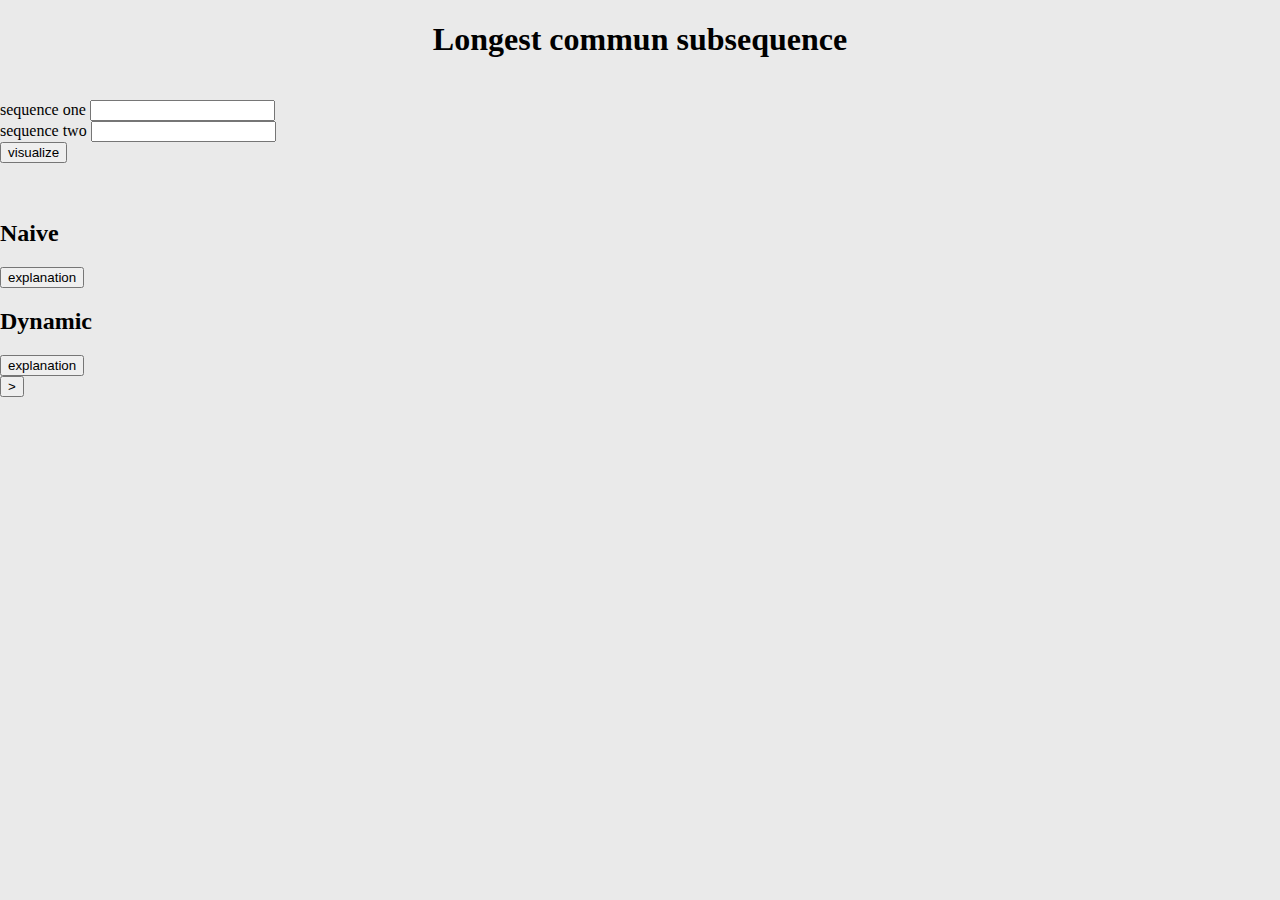
==== index.html @ 7b34d3c1 "Schema web page + html + start of css" ====
<!DOCTYPE html>
<html>
    <head>
        <title>SMC in detail</title>
        <link rel="stylesheet" href="css/style.css">
        <script src="js/smc.js"></script>
    </head>
    <body>
        <div class="page-container">
            <h1>Longest commun subsequence</h1>
    
            <div class="sequences-choice">
                <div class="sequences">
                    <div class="sequence-one">
                        <label for="s1">sequence one</label>
                        <input type="text" id="s1">
                    </div>
                    <div class="sequence-two">
                        <label for="s2">sequence two</label>
                        <input type="text" id="s2">
                    </div>
                </div>
                <div class="visualize-button-container">
                    <button type="button" class="visualize-button">visualize</button>
                </div>
            </div>
    
            <div class="main-view">
                <div class="naive-view">
                    <h2>Naive</h2>
                    <div class="explanation-button-container">
                        <button type="button" class="explanation-button">
                            explanation
                        </button>
                    </div>
                    <div class="naive-view-content"></div>
                </div>
                <div class="dynamic-view">
                    <h2>Dynamic</h2>
                    <div class="explanation-button-container">
                        <button type="button" class="explanation-button">
                            explanation
                        </button>
                    </div>
                    <div class="dynamic-view-content"></div>
                </div>
                <div class="next-view-button-container">
                    <button type="button" class="next-view-button">></button>
                </div>
            </div>
        </div>
    </body>
</html>
---- css/style.css ----
html, body {
    margin: 0;
    padding: 0;
    width: 100%;
    height: 100%;
}

.page-container {
    width: 100%;
    height: 100%;
    background-color: #EAEAEA;
    display: grid;
    grid-template-rows: 100px 100px 1fr;
}

h1 {
    display: flex;
    justify-self: center;
}
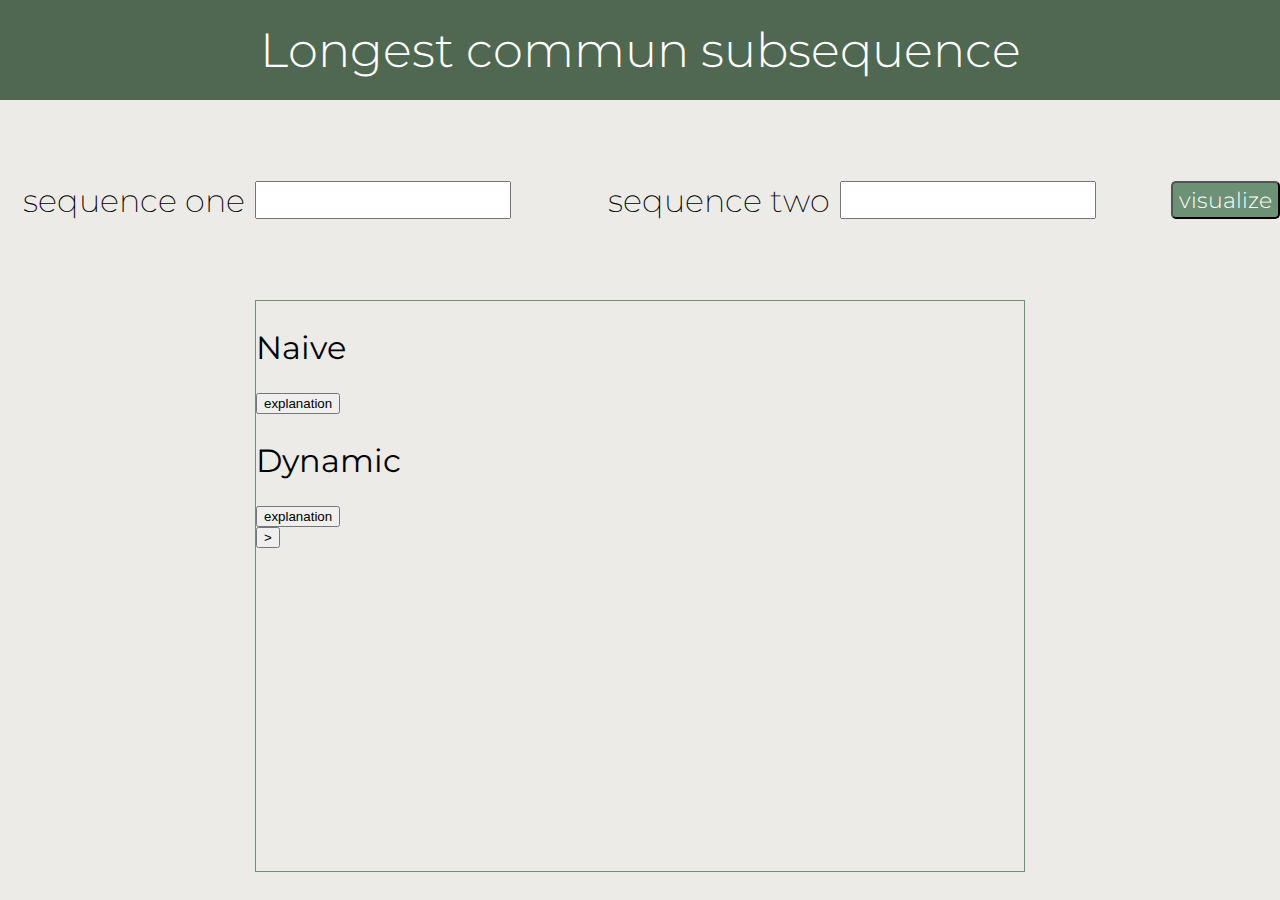
==== commit f85e7bdf: "Update" ====
--- a/index.html
+++ b/index.html
@@ -1,53 +1,67 @@
 <!DOCTYPE html>
 <html>
-    <head>
-        <title>SMC in detail</title>
-        <link rel="stylesheet" href="css/style.css">
-        <script src="js/smc.js"></script>
-    </head>
-    <body>
-        <div class="page-container">
-            <h1>Longest commun subsequence</h1>
-    
-            <div class="sequences-choice">
-                <div class="sequences">
-                    <div class="sequence-one">
-                        <label for="s1">sequence one</label>
-                        <input type="text" id="s1">
-                    </div>
-                    <div class="sequence-two">
-                        <label for="s2">sequence two</label>
-                        <input type="text" id="s2">
-                    </div>
-                </div>
-                <div class="visualize-button-container">
-                    <button type="button" class="visualize-button">visualize</button>
-                </div>
+  <head>
+    <title>SMC in detail</title>
+    <link href="css/style.css" rel="stylesheet">
+    <style>
+      @import url('https://fonts.googleapis.com/css2?family=Montserrat:wght@100;200;300;400;500;600;700&display=swap');
+    </style>
+    <script src="js/smc.js"></script>
+    <script src="js/anim.js" defer></script>
+  </head>
+  <body>
+    <div class="page-container">
+      <div class="title">
+        <h1>Longest commun subsequence</h1>
+      </div>
+
+      <div class="square-anim"></div>
+
+      <div class="sequences-choice">
+        <div class="sequences-choice-content">
+          <div class="sequences">
+            <div class="sequence sequence-one">
+              <label for="s1">sequence one</label>
+              <input type="text" class="s1 text-area">                        
             </div>
-    
-            <div class="main-view">
-                <div class="naive-view">
-                    <h2>Naive</h2>
-                    <div class="explanation-button-container">
-                        <button type="button" class="explanation-button">
-                            explanation
-                        </button>
-                    </div>
-                    <div class="naive-view-content"></div>
-                </div>
-                <div class="dynamic-view">
-                    <h2>Dynamic</h2>
-                    <div class="explanation-button-container">
-                        <button type="button" class="explanation-button">
-                            explanation
-                        </button>
-                    </div>
-                    <div class="dynamic-view-content"></div>
-                </div>
-                <div class="next-view-button-container">
-                    <button type="button" class="next-view-button">></button>
-                </div>
+            <div class="sequence sequence-two">
+              <label for="s2">sequence two</label>
+              <input type="text" class="s2 text-area">
             </div>
+          </div>
+          <div class="visualize-button-container">
+            <button type="button" class="visualize-button">
+              visualize
+            </button>
+          </div>
         </div>
-    </body>
+      </div>
+  
+      <div>
+        <div class="result-view">
+          <div class="naive-view">
+            <h2>Naive</h2>
+            <div class="explanation-button-container">
+              <button type="button" class="explanation-button">
+                explanation
+              </button>
+            </div>
+            <div class="naive-view-content"></div>
+          </div>
+          <div class="dynamic-view">
+            <h2>Dynamic</h2>
+            <div class="explanation-button-container">
+              <button type="button" class="explanation-button">
+                explanation
+              </button>
+            </div>
+            <div class="dynamic-view-content"></div>
+          </div>
+          <div class="next-view-button-container">
+            <button type="button" class="next-view-button">></button>
+          </div>
+        </div>
+      </div>
+    </div>
+  </body>
 </html>
--- a/css/style.css
+++ b/css/style.css
@@ -1,19 +1,127 @@
 html, body {
-    margin: 0;
-    padding: 0;
-    width: 100%;
-    height: 100%;
+  margin: 0;
+  padding: 0;
+  width: 100%;
+  height: 100%;
 }
 
 .page-container {
-    width: 100%;
-    height: 100%;
-    background-color: #EAEAEA;
-    display: grid;
-    grid-template-rows: 100px 100px 1fr;
+  width: 100%;
+  height: 100%;
+  background-color: #ECEBE8;/*#EAEAEA;*/
+  display: grid;
+  grid-template-rows: 100px 0 200px 1fr;
+  font-family: 'Montserrat';
+  font-weight: 200;
+}
+
+.title {
+  display: flex;
+  align-items: center;
+  justify-content: center;
+  background-color: #506852;
+  z-index: 2;
 }
 
 h1 {
-    display: flex;
-    justify-self: center;
+  font-size: 3em;
+  color: white;
+  font-weight: 300;
+}
+
+.square-anim {
+  width: 400px;
+  height: 250px;
+  background: #6C9174;    
+  transform: translate(400px, 50px) rotate(25deg);
+  opacity: 0;
+  animation-duration: 2s;
+  animation-name: square-anime;
+}
+
+@keyframes square-anime {
+  from {
+    width: 0;
+    height: 0;
+    transform: translate(-400px, -50px) rotate(-125deg);
+  }
+
+  to {
+    width: 400px;
+    height: 250px;
+    transform: translate(400px, 50px) rotate(25deg);
+  }
+}
+
+.sequences-choice {
+  display: flex;
+  align-items: center;
+  justify-content: center;
+  z-index: 2;
+}
+
+.sequences-choice-content {
+  height: 50px;
+  display: flex;
+  flex-direction: row;
+  font-size: 2em;
+}
+
+.sequences {
+  display: flex;
+  flex-direction: row;
+  align-items: center;
+}
+
+.sequence {
+  display: grid;
+  grid-template-columns: 1fr 1fr;
+  grid-gap: 10px;
+  margin-right: 75px;
+}
+
+.sequence label {
+  text-align: right;
+}
+
+.text-area {
+  height: 1.8em;
+  align-self: center;
+  font-size: 18px;
+  font-family: 'Montserrat';
+  font-weight: 500;
+}
+
+.visualize-button-container {
+  display: flex;
+  align-items: center;
+  justify-content: center;
+}
+
+.visualize-button {
+  width: 100%;
+  height: 75%;
+  font-size: 0.7em;
+  background-color: #6C9174;
+  color: white;
+  border-radius: 5px;
+  font-family: 'Montserrat';
+  font-weight: 300;
+}
+
+
+.result-view {
+  width: 60%;
+  height: 95%;
+  align-self: center;
+  justify-self: center;
+  z-index: 2;
+  background-color: #ECEBE8;
+
+  border: 1px solid #6C9174;
+}
+
+h2 {
+  font-size: 2em;
+  font-weight: 400;
 }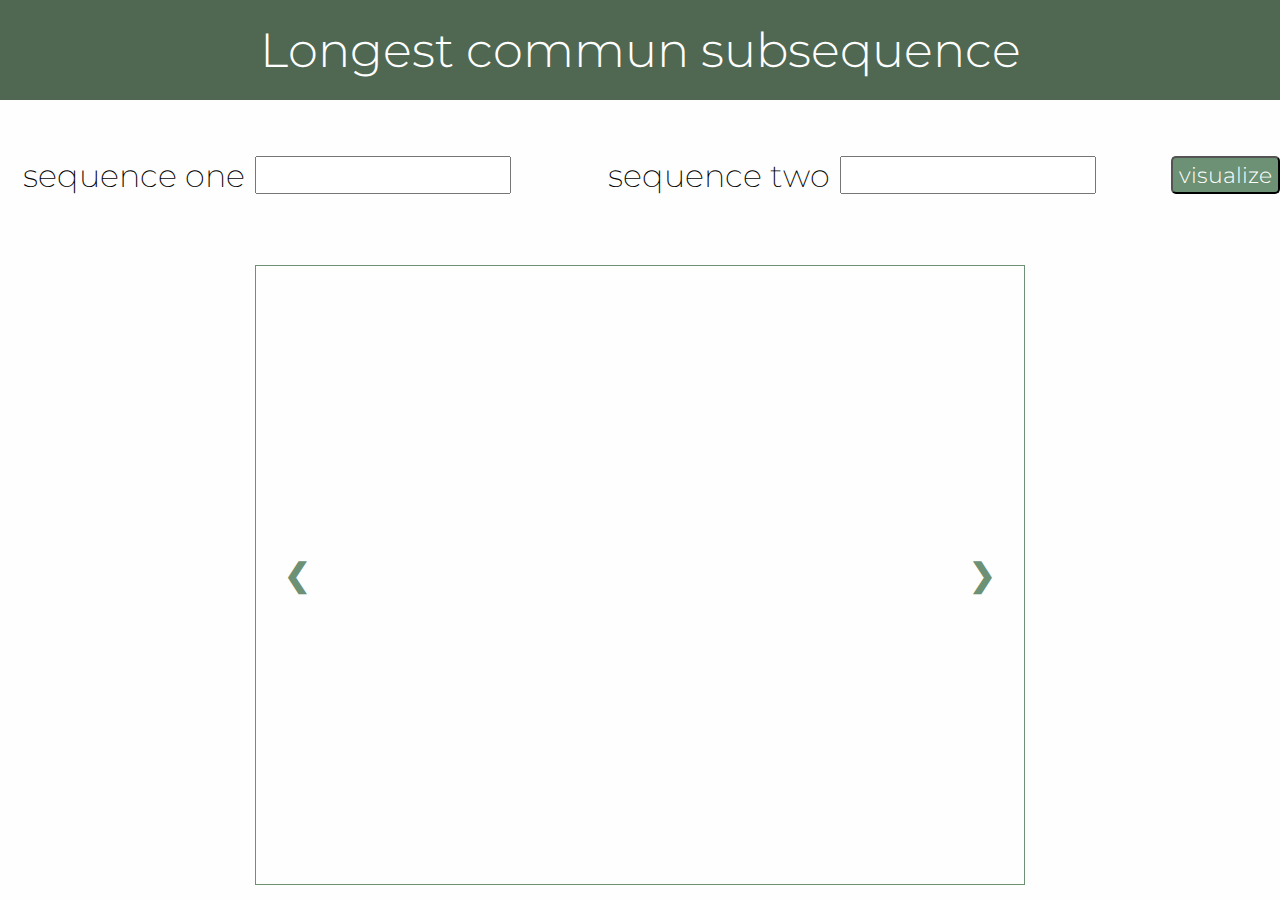
==== commit e193dff1: "Update html and css" ====
--- a/index.html
+++ b/index.html
@@ -1,67 +1,74 @@
 <!DOCTYPE html>
 <html>
-  <head>
-    <title>SMC in detail</title>
-    <link href="css/style.css" rel="stylesheet">
-    <style>
-      @import url('https://fonts.googleapis.com/css2?family=Montserrat:wght@100;200;300;400;500;600;700&display=swap');
-    </style>
-    <script src="js/smc.js"></script>
-    <script src="js/anim.js" defer></script>
-  </head>
-  <body>
-    <div class="page-container">
-      <div class="title">
-        <h1>Longest commun subsequence</h1>
-      </div>
+<head>
+  <title>SMC in detail</title>
+  <meta charset="utf-8">
+  <meta name="viewport" content="width=device-width, initial-scale=1.0">
 
-      <div class="square-anim"></div>
+  <link rel="preconnect" href="https://fonts.gstatic.com">
+  <link href="https://fonts.googleapis.com/css2?family=Montserrat:wght@100;200;300;400;500;600;700&display=swap" rel="stylesheet">
 
-      <div class="sequences-choice">
-        <div class="sequences-choice-content">
-          <div class="sequences">
-            <div class="sequence sequence-one">
-              <label for="s1">sequence one</label>
-              <input type="text" class="s1 text-area">                        
-            </div>
-            <div class="sequence sequence-two">
-              <label for="s2">sequence two</label>
-              <input type="text" class="s2 text-area">
-            </div>
+  <link href="css/style.css" rel="stylesheet">
+
+  <script src="js/smc.js"></script>
+  <script src="js/anim.js" defer></script>
+</head>
+<body>
+  <div class="page-container">
+    <div class="title">
+      <h1>Longest commun subsequence</h1>
+    </div>
+
+    <div class="square-anim"></div>
+
+    <div class="sequences-choice">
+      <div class="sequences-choice-content">
+        <div class="sequences">
+          <div class="sequence sequence-one">
+            <label for="s1">sequence one</label>
+            <input type="text" class="s1 text-area">                        
           </div>
-          <div class="visualize-button-container">
-            <button type="button" class="visualize-button">
-              visualize
-            </button>
+          <div class="sequence sequence-two">
+            <label for="s2">sequence two</label>
+            <input type="text" class="s2 text-area">
           </div>
         </div>
-      </div>
-  
-      <div>
-        <div class="result-view">
-          <div class="naive-view">
-            <h2>Naive</h2>
-            <div class="explanation-button-container">
-              <button type="button" class="explanation-button">
-                explanation
-              </button>
-            </div>
-            <div class="naive-view-content"></div>
-          </div>
-          <div class="dynamic-view">
-            <h2>Dynamic</h2>
-            <div class="explanation-button-container">
-              <button type="button" class="explanation-button">
-                explanation
-              </button>
-            </div>
-            <div class="dynamic-view-content"></div>
-          </div>
-          <div class="next-view-button-container">
-            <button type="button" class="next-view-button">></button>
-          </div>
+        <div class="visualize-button-container">
+          <button type="button" class="visualize-button">
+            visualize
+          </button>
         </div>
       </div>
     </div>
-  </body>
+
+    <div class="result-view">
+      <div class="slide naive-view">
+        <h2>Naive</h2>
+        <div class="explanation-button-container">
+          <button type="button" class="explanation-button">
+            explanation
+          </button>
+        </div>
+        <div class="naive-view-content"></div>
+      </div>
+
+      <div class="slide dynamic-view">
+        <h2>Dynamic</h2>
+        <div class="explanation-button-container">
+          <button type="button" class="explanation-button">
+            explanation
+          </button>
+        </div>
+        <div class="dynamic-view-content"></div>
+      </div>
+
+      <div class="result-buttons">
+        <button type="button" class="prev">&#10094;</button>
+        <button type="button" class="next">&#10095;</button>
+      </div>
+    </div>
+
+    <div class="dots"></div>
+  </div>
+</body>
 </html>
--- a/css/style.css
+++ b/css/style.css
@@ -8,9 +8,9 @@
 .page-container {
   width: 100%;
   height: 100%;
-  background-color: #ECEBE8;/*#EAEAEA;*/
+  background-color: #fefefe;
   display: grid;
-  grid-template-rows: 100px 0 200px 1fr;
+  grid-template-rows: 100px 0 150px 1fr;
   font-family: 'Montserrat';
   font-weight: 200;
 }
@@ -111,17 +111,63 @@
 
 
 .result-view {
+  position: relative;
+  max-width: 1000px;
+  display: flex;
+  align-items: center;
+
   width: 60%;
   height: 95%;
   align-self: center;
   justify-self: center;
   z-index: 2;
-  background-color: #ECEBE8;
-
+  background-color: #fefefe;
   border: 1px solid #6C9174;
 }
 
 h2 {
   font-size: 2em;
   font-weight: 400;
+}
+
+.slide {
+  display: none;
+}
+
+.result-buttons {
+  width: 100%;
+  height: 100%;
+  display: flex;
+  justify-content: space-between;
+  align-items: center;
+}
+
+.prev, 
+.next {
+  width: 3ch;
+  height: 3ch;
+  cursor: pointer;
+  color: #6C9174;
+  font-weight: bold;
+  font-size: 2em;
+  text-align: center;
+  user-select: none;
+  background: none;
+  border: none;
+  border-radius: 100px;
+  transition: 0.4s;
+}
+
+.prev:hover, 
+.next:hover {
+  background-color: #6C9174;
+  color: #fefefe;
+}
+
+.prev {
+  margin-left: 15px;
+}
+
+.next {
+  margin-right: 15px;
 }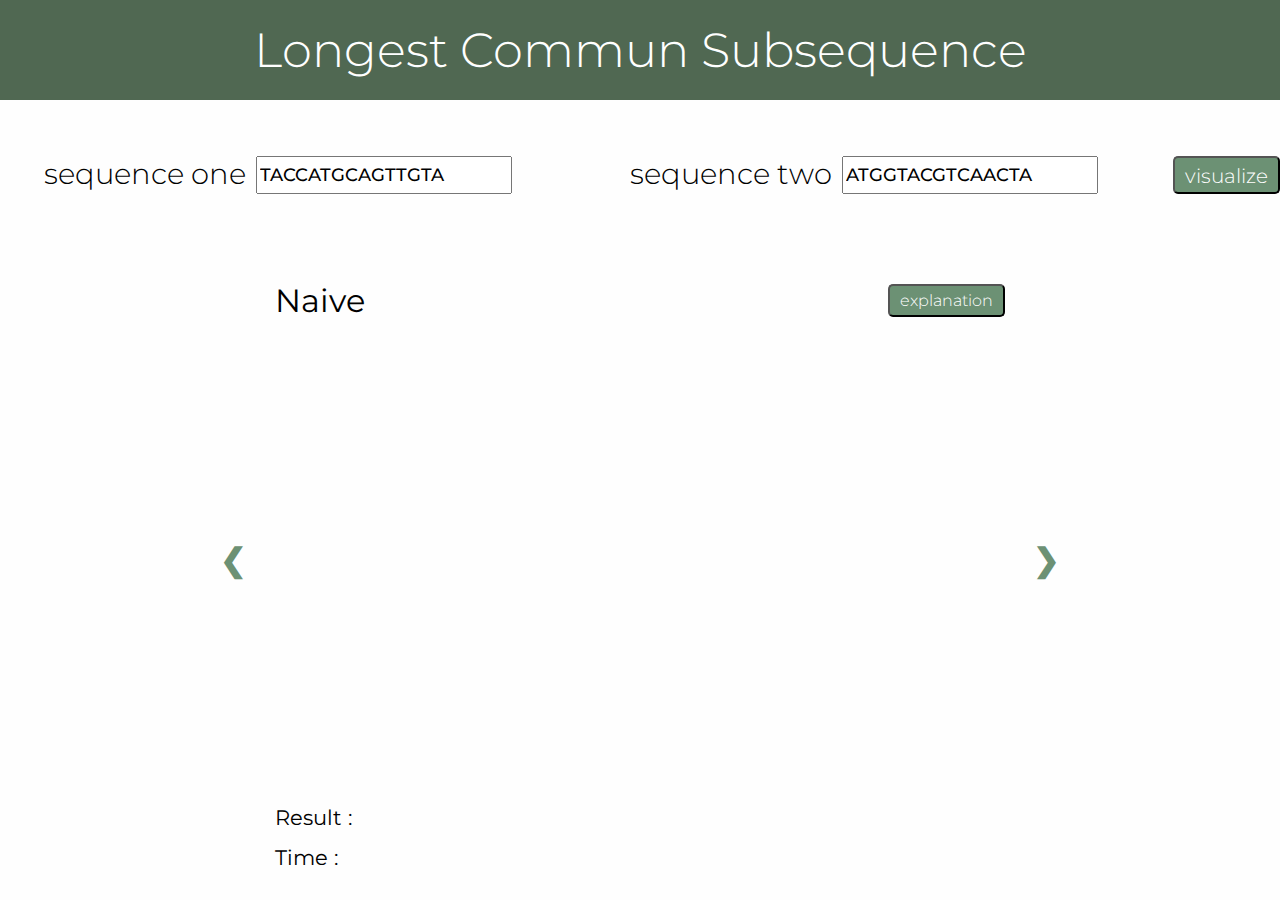
==== commit 9dc1c810: "Link HTML and JS" ====
--- a/index.html
+++ b/index.html
@@ -10,31 +10,29 @@
 
   <link href="css/style.css" rel="stylesheet">
 
-  <script src="js/smc.js"></script>
-  <script src="js/anim.js" defer></script>
+  <script src="js/lcs-algorithms.js" defer></script>
+  <!-- <script src="js/visualize.js" defer></script> -->
 </head>
 <body>
   <div class="page-container">
     <div class="title">
-      <h1>Longest commun subsequence</h1>
+      <h1>Longest Commun Subsequence</h1>
     </div>
-
-    <div class="square-anim"></div>
 
     <div class="sequences-choice">
       <div class="sequences-choice-content">
         <div class="sequences">
           <div class="sequence sequence-one">
             <label for="s1">sequence one</label>
-            <input type="text" class="s1 text-area">                        
+            <input type="text" class="s1 text-area" value="TACCATGCAGTTGTA">                        
           </div>
           <div class="sequence sequence-two">
             <label for="s2">sequence two</label>
-            <input type="text" class="s2 text-area">
+            <input type="text" class="s2 text-area" value="ATGGTACGTCAACTA">
           </div>
         </div>
-        <div class="visualize-button-container">
-          <button type="button" class="visualize-button">
+        <div class="button-container">
+          <button type="button" class="green-button visualize-button">
             visualize
           </button>
         </div>
@@ -42,33 +40,49 @@
     </div>
 
     <div class="result-view">
-      <div class="slide naive-view">
-        <h2>Naive</h2>
-        <div class="explanation-button-container">
-          <button type="button" class="explanation-button">
-            explanation
-          </button>
+      <button type="button" class="slide-control prev">&#10094;</button>
+
+      <div class="slide naive-view active-slide" data-algorithm="lcs-naive">
+        <div class="slide-header">
+          <h2>Naive</h2>
+          <div class="button-container">
+            <button type="button" class="green-button explanation-button">
+              explanation
+            </button>
+          </div>
         </div>
-        <div class="naive-view-content"></div>
+        <div class="slide-content naive-view-content">
+        </div>
+        <div class="slide-footer">
+          <div class="result">
+            <h3 class="slide-h3">Result :</h3>
+            <span class="slide-footer-content js-result-content"></span>
+          </div>
+          <div class="time">
+            <h3 class="slide-h3">Time :</h3>
+            <span class="slide-footer-content js-time-content"></span>
+          </div>
+        </div>
       </div>
 
-      <div class="slide dynamic-view">
+      <!-- <div class="slide dynamic-view">
         <h2>Dynamic</h2>
         <div class="explanation-button-container">
           <button type="button" class="explanation-button">
             explanation
           </button>
         </div>
-        <div class="dynamic-view-content"></div>
-      </div>
+        <div class="dynamic-view-content">
+          <p>Lorem ipsum dolor sit amet, consectetur adipiscing elit. Phasellus eget aliquam turpis. Sed dignissim augue lectus, vel tempus elit tristique id. Etiam lorem lacus, congue et condimentum non, efficitur nec purus. Sed venenatis tincidunt metus elementum rutrum. Fusce et commodo neque. Aenean vestibulum nisi eu erat placerat tincidunt. Nulla finibus ipsum sed lectus porttitor accumsan. Ut massa ex, scelerisque ut lacus ac, sagittis interdum purus. Morbi congue enim id sodales pellentesque. Sed sodales facilisis enim vitae faucibus. Ut est dolor, tincidunt pharetra justo nec, vulputate fringilla risus. Mauris facilisis sapien vitae cursus porta. Nunc congue sollicitudin auctor. Pellentesque quam risus, feugiat ut nisi quis, condimentum consectetur felis.
+            Vestibulum pharetra est nec purus vulputate aliquet. Duis malesuada fermentum suscipit. Nulla porta pellentesque augue. Proin a venenatis nunc. Proin aliquet vitae arcu sagittis luctus. Sed pellentesque volutpat risus vitae vehicula. Mauris auctor, purus a blandit varius, nulla massa vestibulum neque, at laoreet lorem eros sit amet lectus. In scelerisque nibh in lacus mattis ullamcorper. Praesent dolor neque, tempus eu diam in, bibendum porttitor diam. Morbi sit amet nulla dignissim, accumsan eros quis, commodo erat. Duis tincidunt finibus massa ac pellentesque. Nulla nec sapien massa.
+            Suspendisse in lectus facilisis, mattis mi eget, scelerisque lorem. Vivamus sit amet metus mollis, congue lorem eget, scelerisque urna. Etiam erat arcu, tincidunt eget eros sed, pharetra auctor dui. In ante massa, placerat quis purus eu, pharetra cursus arcu. Mauris feugiat tempor nulla sed eleifend. Phasellus felis justo, tristique sed turpis et, pulvinar posuere risus. Nunc in consequat libero, eu fermentum purus. Phasellus et vehicula nisi. Donec efficitur auctor nisi id vestibulum. Integer vulputate nulla lorem, ultricies vehicula magna blandit in. Suspendisse dictum felis in neque varius, quis pellentesque dolor aliquam. Suspendisse potenti. Duis bibendum, orci vitae euismod pulvinar, metus metus fringilla ex, a tempus lorem neque vel metus.</p>
+        </div>
+      </div> -->
 
-      <div class="result-buttons">
-        <button type="button" class="prev">&#10094;</button>
-        <button type="button" class="next">&#10095;</button>
-      </div>
+      <button type="button" class="slide-control next">&#10095;</button>
     </div>
 
-    <div class="dots"></div>
+    <!-- <div class="dots"></div> -->
   </div>
 </body>
 </html>
--- a/css/style.css
+++ b/css/style.css
@@ -10,9 +10,9 @@
   height: 100%;
   background-color: #fefefe;
   display: grid;
-  grid-template-rows: 100px 0 150px 1fr;
+  grid-template-rows: 100px 150px 1fr;
   font-family: 'Montserrat';
-  font-weight: 200;
+  font-weight: 300;
 }
 
 .title {
@@ -29,30 +29,6 @@
   font-weight: 300;
 }
 
-.square-anim {
-  width: 400px;
-  height: 250px;
-  background: #6C9174;    
-  transform: translate(400px, 50px) rotate(25deg);
-  opacity: 0;
-  animation-duration: 2s;
-  animation-name: square-anime;
-}
-
-@keyframes square-anime {
-  from {
-    width: 0;
-    height: 0;
-    transform: translate(-400px, -50px) rotate(-125deg);
-  }
-
-  to {
-    width: 400px;
-    height: 250px;
-    transform: translate(400px, 50px) rotate(25deg);
-  }
-}
-
 .sequences-choice {
   display: flex;
   align-items: center;
@@ -64,7 +40,7 @@
   height: 50px;
   display: flex;
   flex-direction: row;
-  font-size: 2em;
+  font-size: 1.8em;
 }
 
 .sequences {
@@ -92,16 +68,16 @@
   font-weight: 500;
 }
 
-.visualize-button-container {
+.button-container {
   display: flex;
   align-items: center;
   justify-content: center;
 }
 
-.visualize-button {
+.green-button {
   width: 100%;
   height: 75%;
-  font-size: 0.7em;
+  padding: 5px 10px;
   background-color: #6C9174;
   color: white;
   border-radius: 5px;
@@ -109,20 +85,24 @@
   font-weight: 300;
 }
 
+.green-button:hover {
+  cursor: pointer;
+}
+
+.visualize-button {
+  font-size: 0.7em;
+}
 
 .result-view {
   position: relative;
-  max-width: 1000px;
+  overflow-y: hidden;
   display: flex;
   align-items: center;
-
-  width: 60%;
-  height: 95%;
-  align-self: center;
+  width: 70%;
   justify-self: center;
   z-index: 2;
   background-color: #fefefe;
-  border: 1px solid #6C9174;
+  margin-bottom: 30px;
 }
 
 h2 {
@@ -130,44 +110,75 @@
   font-weight: 400;
 }
 
+.explanation-button {
+  font-size: 1em;
+}
+
 .slide {
   display: none;
+  width: 100%;
 }
 
-.result-buttons {
-  width: 100%;
+.active-slide {
   height: 100%;
+  display: grid;
+  grid-template-rows: 100px 1fr;
+  grid-template-areas:
+    "header"
+    "content";
+}
+
+.slide-header {
+  grid-area: header;
   display: flex;
   justify-content: space-between;
   align-items: center;
 }
 
-.prev, 
-.next {
-  width: 3ch;
+.slide-content {
+  grid-area: content;
+  overflow-y: auto;
+  font-size: 1.2em;
+}
+
+.slide-control {
+  display: block;
+  align-self: center;
+  flex: 0 0 3ch;
   height: 3ch;
   cursor: pointer;
+  user-select: none;
   color: #6C9174;
   font-weight: bold;
   font-size: 2em;
-  text-align: center;
-  user-select: none;
   background: none;
   border: none;
   border-radius: 100px;
+  margin: 15px;
   transition: 0.4s;
 }
 
-.prev:hover, 
-.next:hover {
+.slide-control:hover {
   background-color: #6C9174;
   color: #fefefe;
 }
 
-.prev {
-  margin-left: 15px;
+.slide-footer {
+  margin-top: 40px;
 }
 
-.next {
-  margin-right: 15px;
-}+.slide-h3 {
+  display: inline;
+  font-weight: 400;
+  font-size: 1.3em;
+  margin-right: 10px;
+}
+
+.time {
+  margin-top: 15px;
+}
+
+.slide-footer-content {
+  font-weight: 400;
+  font-size: 1.2em;
+}
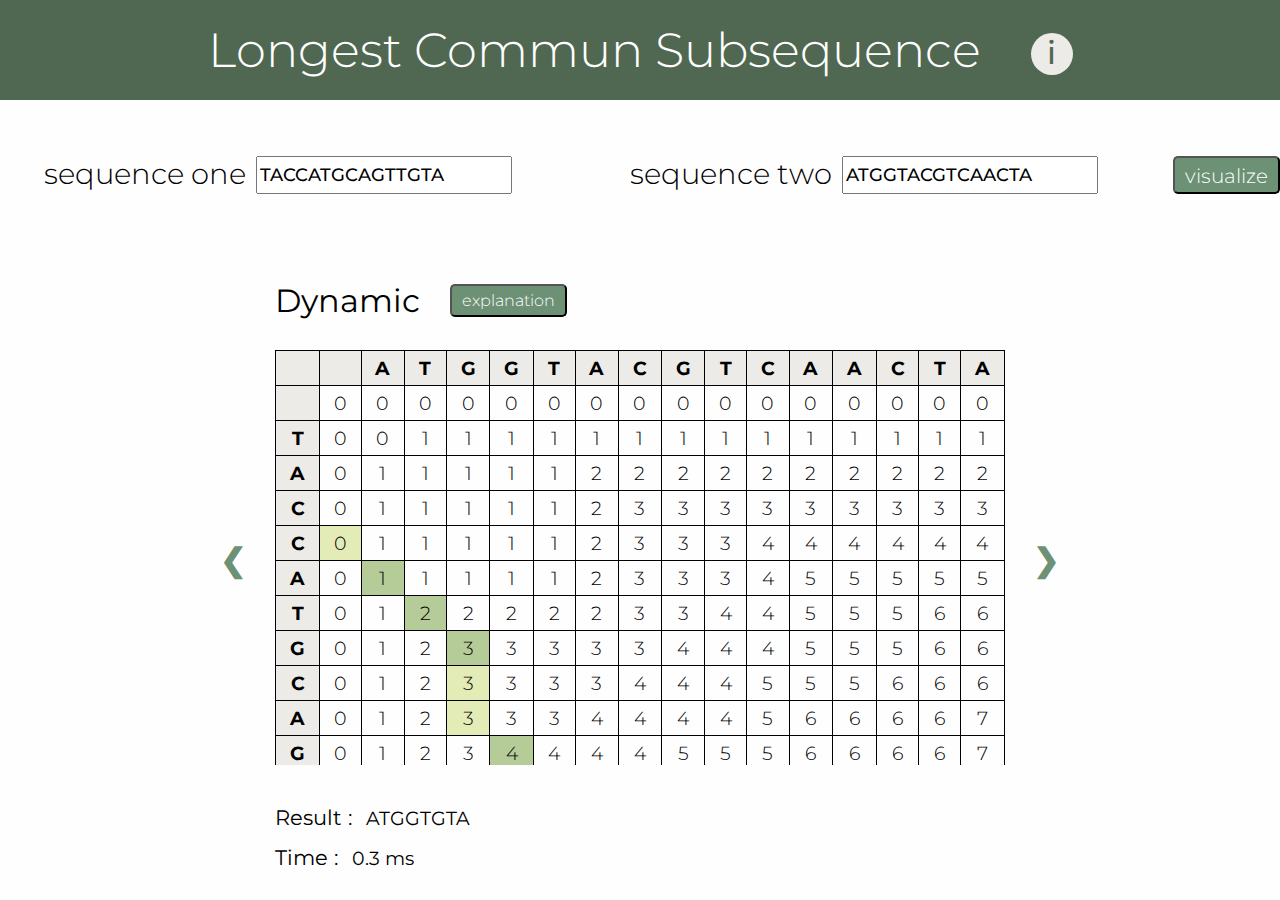
==== commit 6a96063a: "Fix worker issues" ====
--- a/index.html
+++ b/index.html
@@ -1,7 +1,7 @@
 <!DOCTYPE html>
 <html>
 <head>
-  <title>SMC in detail</title>
+  <title>lcs in detail</title>
   <meta charset="utf-8">
   <meta name="viewport" content="width=device-width, initial-scale=1.0">
 
@@ -10,13 +10,22 @@
 
   <link href="css/style.css" rel="stylesheet">
 
-  <script src="js/lcs-algorithms.js" defer></script>
+  <script src="js/slide.js" defer></script>
+  <script src="js/popup.js" defer></script>
+  <script src="js/visualize.js" defer></script>
   <!-- <script src="js/visualize.js" defer></script> -->
 </head>
 <body>
   <div class="page-container">
     <div class="title">
       <h1>Longest Commun Subsequence</h1>
+      <div class="lcs-info-button">i</div>
+    </div>
+
+    <div class="popup lcs-info-popup">
+      <div class="popup-content">
+        <p>Un sous mot est une baignoire.</p>
+      </div>
     </div>
 
     <div class="sequences-choice">
@@ -42,17 +51,16 @@
     <div class="result-view">
       <button type="button" class="slide-control prev">&#10094;</button>
 
-      <div class="slide naive-view active-slide" data-algorithm="lcs-naive">
+      <div class="slide dynamic-view active-slide" data-algorithm="lcs-dynamic">
         <div class="slide-header">
-          <h2>Naive</h2>
-          <div class="button-container">
+          <h2>Dynamic</h2>
+          <div class="explanation-button-container">
             <button type="button" class="green-button explanation-button">
               explanation
             </button>
           </div>
         </div>
-        <div class="slide-content naive-view-content">
-        </div>
+        <div class="slide-content dynamic-view-content"></div>
         <div class="slide-footer">
           <div class="result">
             <h3 class="slide-h3">Result :</h3>
@@ -63,26 +71,97 @@
             <span class="slide-footer-content js-time-content"></span>
           </div>
         </div>
+        <div class="popup">
+          <div class="popup-content">
+            <p>
+              
+            </p>
+
+            <table class="dynamic-table example-table">
+              <tr><th></th><th></th><th>A</th><th>T</th><th>G</th><th>G</th><th>T</th><th>A</th><th>C</th><th>G</th><th>T</th><th>C</th></tr>
+              <tr><th></th><td>0</td><td>0</td><td>0</td><td>0</td><td class="colored-cell-0">0</td><td>0</td><td>0</td><td>0</td><td>0</td><td>0</td><td>0</td></tr>
+              <tr><th>T</th><td>0</td><td>0</td><td>1</td><td>1</td><td>1</td><td class="colored-cell-1">1</td><td>1</td><td>1</td><td>1</td><td>1</td><td>1</td></tr>
+              <tr><th>A</th><td>0</td><td>1</td><td>1</td><td>1</td><td>1</td><td>1</td><td class="colored-cell-1">2</td><td>2</td><td>2</td><td>2</td><td>2</td></tr>
+              <tr><th>C</th><td>0</td><td>1</td><td>1</td><td>1</td><td>1</td><td>1</td><td class="colored-cell-0">2</td><td>3</td><td>3</td><td>3</td><td>3</td></tr>
+              <tr><th>C</th><td>0</td><td>1</td><td>1</td><td>1</td><td>1</td><td>1</td><td>2</td><td class="colored-cell-1">3</td><td>3</td><td>3</td><td>4</td></tr>
+              <tr><th>A</th><td>0</td><td>1</td><td>1</td><td>1</td><td>1</td><td>1</td><td>2</td><td class="colored-cell-0">3</td><td>3</td><td>3</td><td>4</td></tr>
+              <tr><th>T</th><td>0</td><td>1</td><td>2</td><td>2</td><td>2</td><td>2</td><td>2</td><td class="colored-cell-0">3</td><td>3</td><td>4</td><td>4</td></tr>
+              <tr><th>G</th><td>0</td><td>1</td><td>2</td><td>3</td><td>3</td><td>3</td><td>3</td><td>3</td><td class="colored-cell-1">4</td><td class="colored-cell-0">4</td><td>4</td></tr>
+              <tr><th>C</th><td>0</td><td>1</td><td>2</td><td>3</td><td>3</td><td>3</td><td>3</td><td>4</td><td>4</td><td>4</td><td class="colored-cell-1">5</td></tr>
+              <tr><th>A</th><td>0</td><td>1</td><td>2</td><td>3</td><td>3</td><td>3</td><td>4</td><td>4</td><td>4</td><td>4</td><td class="colored-cell-0">5</td></tr>
+            </table>
+
+            <div class="legend">
+              <span class="match-color legend-color"></span>
+              <span class="legend-text"> : match</span>
+              <span class="indel-color legend-color"></span>
+              <span class="legend-text"> : indel</span>
+            </div>
+          </div>
+        </div>
       </div>
 
-      <!-- <div class="slide dynamic-view">
-        <h2>Dynamic</h2>
-        <div class="explanation-button-container">
-          <button type="button" class="explanation-button">
-            explanation
-          </button>
+      <div class="slide naive-view" data-algorithm="lcs-naive" data-realtime-trace="true">
+        <div class="slide-header">
+          <h2>Naive</h2>
+          <div class="button-container">
+            <button type="button" class="green-button explanation-button">
+              explanation
+            </button>
+          </div>
         </div>
-        <div class="dynamic-view-content">
-          <p>Lorem ipsum dolor sit amet, consectetur adipiscing elit. Phasellus eget aliquam turpis. Sed dignissim augue lectus, vel tempus elit tristique id. Etiam lorem lacus, congue et condimentum non, efficitur nec purus. Sed venenatis tincidunt metus elementum rutrum. Fusce et commodo neque. Aenean vestibulum nisi eu erat placerat tincidunt. Nulla finibus ipsum sed lectus porttitor accumsan. Ut massa ex, scelerisque ut lacus ac, sagittis interdum purus. Morbi congue enim id sodales pellentesque. Sed sodales facilisis enim vitae faucibus. Ut est dolor, tincidunt pharetra justo nec, vulputate fringilla risus. Mauris facilisis sapien vitae cursus porta. Nunc congue sollicitudin auctor. Pellentesque quam risus, feugiat ut nisi quis, condimentum consectetur felis.
-            Vestibulum pharetra est nec purus vulputate aliquet. Duis malesuada fermentum suscipit. Nulla porta pellentesque augue. Proin a venenatis nunc. Proin aliquet vitae arcu sagittis luctus. Sed pellentesque volutpat risus vitae vehicula. Mauris auctor, purus a blandit varius, nulla massa vestibulum neque, at laoreet lorem eros sit amet lectus. In scelerisque nibh in lacus mattis ullamcorper. Praesent dolor neque, tempus eu diam in, bibendum porttitor diam. Morbi sit amet nulla dignissim, accumsan eros quis, commodo erat. Duis tincidunt finibus massa ac pellentesque. Nulla nec sapien massa.
-            Suspendisse in lectus facilisis, mattis mi eget, scelerisque lorem. Vivamus sit amet metus mollis, congue lorem eget, scelerisque urna. Etiam erat arcu, tincidunt eget eros sed, pharetra auctor dui. In ante massa, placerat quis purus eu, pharetra cursus arcu. Mauris feugiat tempor nulla sed eleifend. Phasellus felis justo, tristique sed turpis et, pulvinar posuere risus. Nunc in consequat libero, eu fermentum purus. Phasellus et vehicula nisi. Donec efficitur auctor nisi id vestibulum. Integer vulputate nulla lorem, ultricies vehicula magna blandit in. Suspendisse dictum felis in neque varius, quis pellentesque dolor aliquam. Suspendisse potenti. Duis bibendum, orci vitae euismod pulvinar, metus metus fringilla ex, a tempus lorem neque vel metus.</p>
+        <div class="slide-content naive-view-content"></div>
+        <div class="slide-footer">
+          <div class="result">
+            <h3 class="slide-h3">Result :</h3>
+            <span class="slide-footer-content js-result-content"></span>
+          </div>
+          <div class="time">
+            <h3 class="slide-h3">Time :</h3>
+            <span class="slide-footer-content js-time-content"></span>
+          </div>
         </div>
-      </div> -->
+        <div class="popup">
+          <div class="popup-content">
+            <p>Pour deux mots x et y (x >= y), et pour k (égale à la taille de x),
+              <br>
+              tant que k >= 0 faire : on check si un sous mot de taille k de x
+              <br>
+              n'est pas aussi un sous mot de y. Si c'est le cas on le renvoi et 
+              <br>
+              on a fini. Sinon on décremente k. Si k arrive à 0, x et y n'ont pas 
+              <br>
+              de sous-mot commun.
+            </p>
+            <div class="algorithm-code">
+<span class="code-keywords">if</span> (y.length &lt; x.length) {
+  <span class="code-keywords-2">const</span> tmp = x;
+  x = y;
+  y = tmp;
+}
+
+<span class="code-keywords-2">let</span> z = '';
+<span class="code-keywords-2">let</span> k = x.length;
+
+<span class="code-keywords">do</span> {
+  <span class="code-keywords-2">const</span> l = subsequences(0, x.length, k, x);
+  <span class="code-keywords">for</span> (<span class="code-keywords-2">const</span> s of l) {
+    <span class="code-keywords">if</span> (isSubsequence(s, y)) {
+      z = s;
+      <span class="code-keywords">break</span>;
+    }
+  }
+  --k;
+} <span class="code-keywords">while</span> (z == '' && k >= 0);
+
+<span class="code-keywords">return</span> z;
+            </div>
+          </div>
+        </div>
+      </div>
 
       <button type="button" class="slide-control next">&#10095;</button>
     </div>
-
-    <!-- <div class="dots"></div> -->
   </div>
 </body>
 </html>
--- a/css/style.css
+++ b/css/style.css
@@ -20,7 +20,6 @@
   align-items: center;
   justify-content: center;
   background-color: #506852;
-  z-index: 2;
 }
 
 h1 {
@@ -29,11 +28,27 @@
   font-weight: 300;
 }
 
+.lcs-info-button {
+  font-size: 2em;
+  color: #506852;
+  font-weight: 500;
+  margin-left: 50px;
+  background-color: #ECEBE8;
+  border-radius: 100px;
+  width: 2ch;
+  height: 2ch;
+  text-align: center;
+  margin-top: 8px;
+}
+
+.lcs-info-button:hover {
+  cursor: pointer;
+}
+
 .sequences-choice {
   display: flex;
   align-items: center;
   justify-content: center;
-  z-index: 2;
 }
 
 .sequences-choice-content {
@@ -100,7 +115,6 @@
   align-items: center;
   width: 70%;
   justify-self: center;
-  z-index: 2;
   background-color: #fefefe;
   margin-bottom: 30px;
 }
@@ -131,8 +145,23 @@
 .slide-header {
   grid-area: header;
   display: flex;
-  justify-content: space-between;
-  align-items: center;
+  align-items: center;
+}
+
+.slide-header h2 {
+  margin-right: 30px;
+}
+
+.in-progress {
+  margin-left: auto;
+  color: #bc4555;
+  font-size: 1.2em;
+  font-weight: 500;
+}
+
+.in-progress-number {
+  font-size: 1.3em;
+  font-family: monospace;
 }
 
 .slide-content {
@@ -182,3 +211,95 @@
   font-weight: 400;
   font-size: 1.2em;
 }
+
+.dynamic-table {
+  border-collapse: collapse;
+}
+
+.dynamic-table th,
+.dynamic-table td {
+  border: 1px solid black;
+  text-align: center;
+  padding: 5px;
+  width: 2%;
+}
+
+.dynamic-table th {
+  background-color: #ECEBE8;
+}
+
+.colored-cell-0 {
+  background-color: #E3EBB7;
+}
+
+.colored-cell-1 {
+  background-color: #B6CC98;
+}
+
+.popup {
+  display: none;
+  position: fixed;
+  z-index: 1;
+  left: 0;
+  top: 0;
+  width: 100vw;
+  height: 100vh;
+  background-color: rgba(0, 0, 0, 0.5);
+}
+
+.popup-content {
+  display: flex;
+  flex-direction: column;
+  background-color: #fefefe;
+  margin: auto;
+  padding: 25px;
+  border-radius: 7px;
+}
+
+.algorithm-code {
+  font-family: monospace;
+  white-space: pre-wrap;
+}
+
+.code-keywords {
+  color: #ca2bca;
+}
+
+.code-keywords-2 {
+  color: #1148e4;
+}
+
+.example-table th,
+.example-table td {
+  padding: 10px;
+}
+
+.legend {
+  margin-top: 20px;
+  display: flex;
+  flex-direction: row;
+  align-items: center;
+  justify-content: center;
+}
+
+.legend-color {
+  display: inline-block;
+  width: 1em;
+  height: 1em;
+  border: 1px solid black;
+}
+
+.legend-text {
+  margin-right: 15px;
+  margin-left: 5px;
+}
+
+.indel-color {
+  background-color: #E3EBB7;
+}
+
+.match-color {
+  background-color: #B6CC98;
+}
+
+
